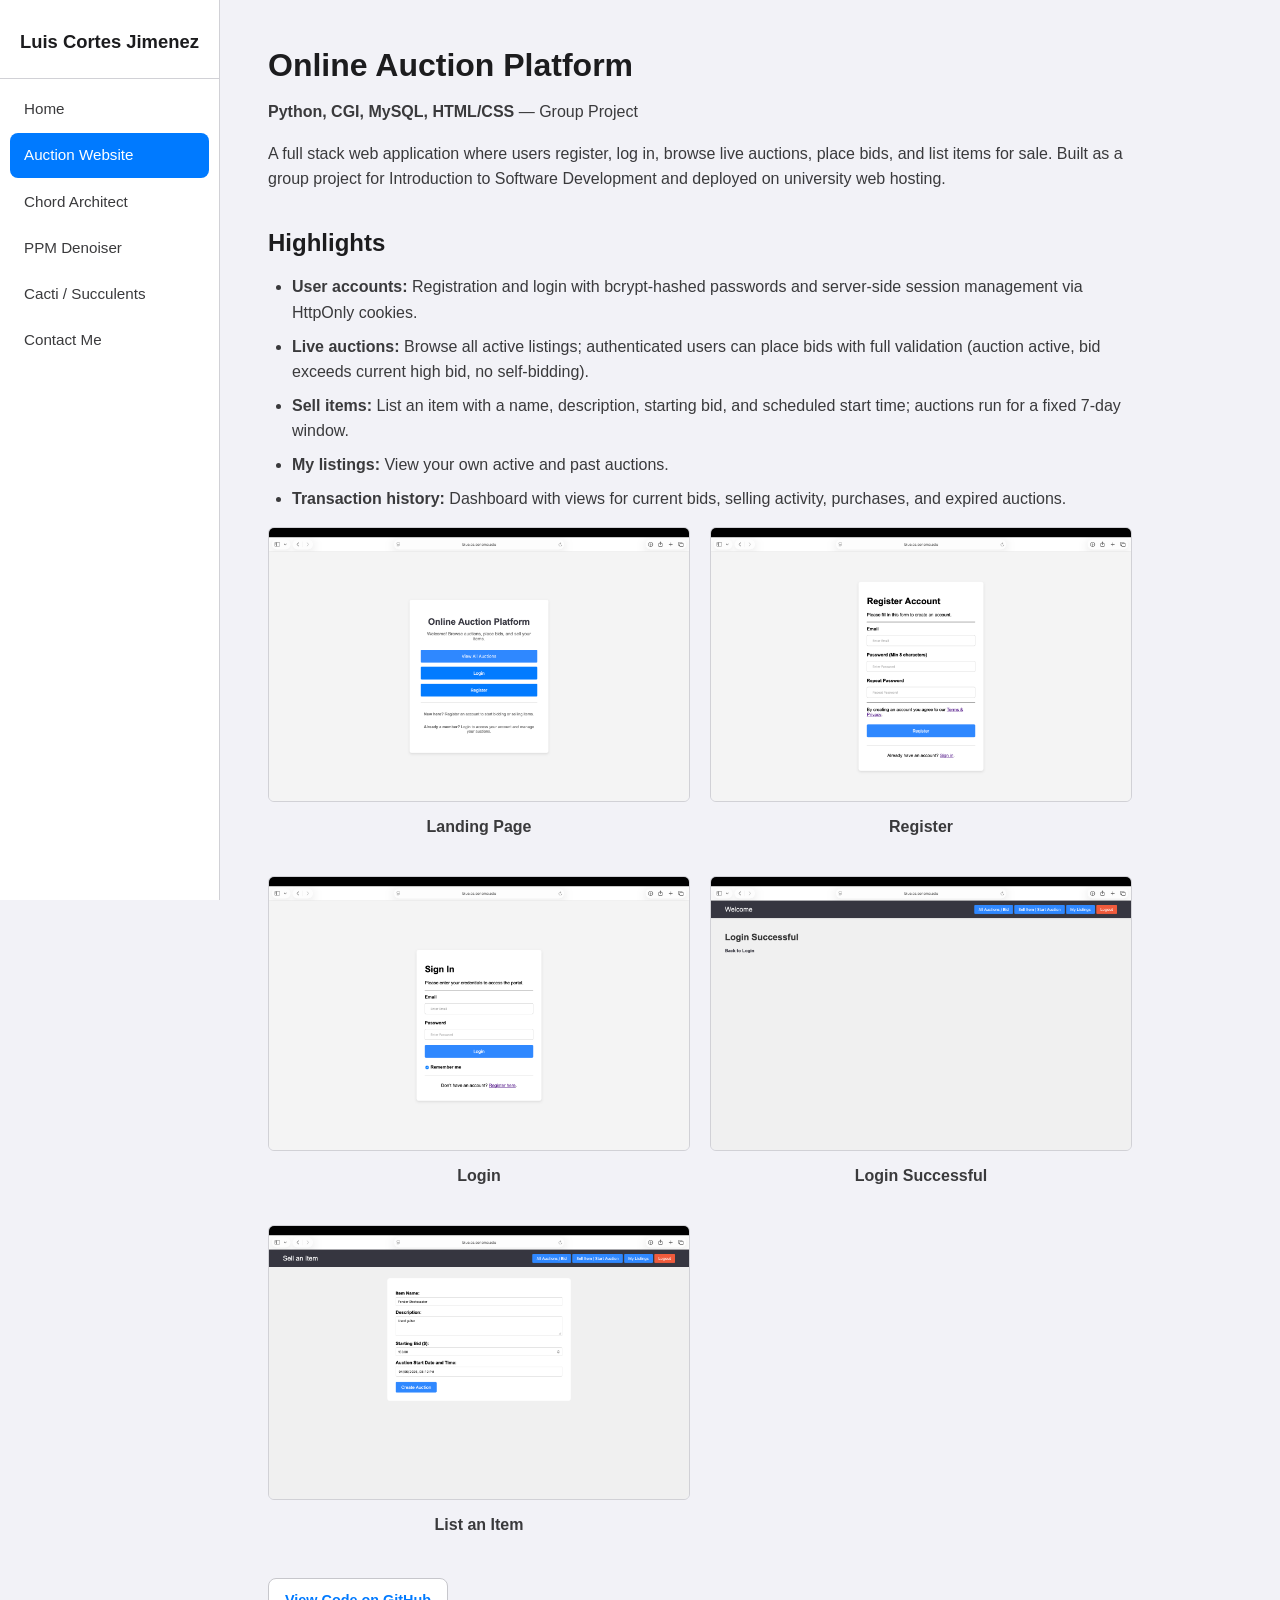
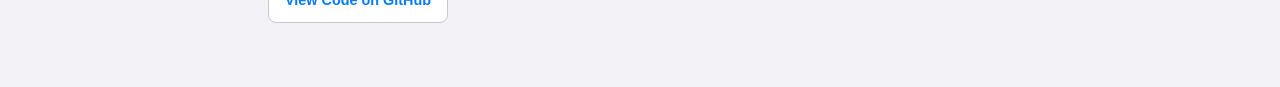
==== auction-website.html @ 50e12b7b "Add multi-page layout with sidebar nav, auction project, and theme" ====
<!DOCTYPE html>
<html lang="en">
  <head>
    <meta charset="UTF-8">
    <meta name="viewport" content="width=device-width, initial-scale=1.0">
    <title>Online Auction Platform — Luis Cortes Portfolio</title>
    <link rel="stylesheet" href="style.css">
  </head>
  <body>
    <aside class="sidebar">
      <div class="sidebar-header">Luis Cortes Jimenez</div>
      <nav>
        <a href="index.html">Home</a>
        <a href="auction-website.html" class="active">Auction Website</a>
        <a href="chordarchitect.html">Chord Architect</a>
        <a href="ppm-denoiser.html">PPM Denoiser</a>
        <a href="cacti.html">Cacti / Succulents</a>
        <a href="contact.html">Contact Me</a>
      </nav>
    </aside>

    <main class="main-content">
      <h1>Online Auction Platform</h1>
      <p><strong>Python, CGI, MySQL, HTML/CSS</strong> &mdash; Group Project</p>
      <p>A full stack web application where users register, log in, browse live auctions, place bids, and list items for sale. Built as a group project for Introduction to Software Development and deployed on university web hosting.</p>

      <h2>Highlights</h2>
      <ul>
        <li><strong>User accounts:</strong> Registration and login with bcrypt-hashed passwords and server-side session management via HttpOnly cookies.</li>
        <li><strong>Live auctions:</strong> Browse all active listings; authenticated users can place bids with full validation (auction active, bid exceeds current high bid, no self-bidding).</li>
        <li><strong>Sell items:</strong> List an item with a name, description, starting bid, and scheduled start time; auctions run for a fixed 7-day window.</li>
        <li><strong>My listings:</strong> View your own active and past auctions.</li>
        <li><strong>Transaction history:</strong> Dashboard with views for current bids, selling activity, purchases, and expired auctions.</li>
      </ul>

      <div class="project-screenshots">
        <div class="screenshot-grid">
          <div class="screenshot">
            <img src="assets/auction/landing.png" alt="Landing page">
            <p>Landing Page</p>
          </div>
          <div class="screenshot">
            <img src="assets/auction/register.png" alt="Registration form">
            <p>Register</p>
          </div>
          <div class="screenshot">
            <img src="assets/auction/login.png" alt="Login form">
            <p>Login</p>
          </div>
          <div class="screenshot">
            <img src="assets/auction/login_successful.png" alt="Successful login with auctions">
            <p>Login Successful</p>
          </div>
          <div class="screenshot">
            <img src="assets/auction/list_item.png" alt="List an item for auction">
            <p>List an Item</p>
          </div>
        </div>
      </div>

      <div class="btn-group">
        <a href="https://github.com/luiscortesjimenez/auction_website" class="btn">View Code on GitHub</a>
      </div>
    </main>
  </body>
</html>
---- style.css ----
* {
  margin: 0;
  padding: 0;
  box-sizing: border-box;
}

body {
  font-family: -apple-system, BlinkMacSystemFont, "Segoe UI", Helvetica, Arial, sans-serif;
  line-height: 1.6;
  color: #1c1c1e;
  background: #f2f2f7;
}

/* ── Sidebar ── */

.sidebar {
  position: fixed;
  top: 0;
  left: 0;
  width: 220px;
  height: 100vh;
  background: #ffffff;
  color: #1c1c1e;
  display: flex;
  flex-direction: column;
  padding: 30px 0;
  overflow-y: auto;
  border-right: 1px solid #d1d1d6;
}

.sidebar-header {
  padding: 0 20px 24px;
  font-size: 1.15rem;
  font-weight: 700;
  line-height: 1.3;
  border-bottom: 1px solid #d1d1d6;
  color: #1c1c1e;
}

.sidebar nav {
  display: flex;
  flex-direction: column;
  padding: 8px 10px 0;
}

.sidebar nav a {
  display: block;
  padding: 10px 14px;
  color: #3a3a3c;
  text-decoration: none;
  font-size: 0.95rem;
  border-radius: 8px;
  margin-bottom: 2px;
  transition: background 0.15s, color 0.15s;
}

.sidebar nav a:hover {
  background: #e5e5ea;
  color: #1c1c1e;
}

.sidebar nav a.active {
  background: #007aff;
  color: #fff;
}

/* ── Main content ── */

.main-content {
  margin-left: 220px;
  padding: 40px 48px;
  max-width: 960px;
}

.main-content h1 {
  margin-bottom: 8px;
  color: #1c1c1e;
}

.main-content h2 {
  margin-top: 32px;
  margin-bottom: 12px;
  color: #1c1c1e;
}

.main-content h3 {
  margin-top: 24px;
  margin-bottom: 8px;
}

.main-content p {
  margin-bottom: 16px;
  color: #3a3a3c;
}

.main-content ul {
  margin-left: 24px;
  margin-bottom: 16px;
}

.main-content li {
  margin-bottom: 8px;
  color: #3a3a3c;
}

.main-content a {
  color: #007aff;
}

/* ── Project screenshot layouts ── */

.project-demo {
  display: flex;
  flex-wrap: wrap;
  gap: 20px;
  align-items: center;
  margin-bottom: 20px;
}

.noisy-grid {
  display: grid;
  grid-template-columns: repeat(3, 1fr);
  gap: 5px;
  max-width: 300px;
}

.noisy-grid img {
  width: 100%;
  border: 1px solid #d1d1d6;
  border-radius: 6px;
}

.demo-arrow {
  font-size: 24px;
  font-weight: bold;
  color: #8e8e93;
}

.clean-image {
  max-width: 400px;
  text-align: center;
}

.clean-image img {
  width: 100%;
  border: 1px solid #d1d1d6;
  border-radius: 6px;
}

.clean-image p {
  margin-top: 5px;
  font-weight: 600;
  color: #3a3a3c;
}

.chord-screenshots {
  display: flex;
  flex-wrap: wrap;
  gap: 20px;
  align-items: flex-start;
  margin-bottom: 20px;
}

.chord-screenshots .screenshot {
  text-align: center;
}

.chord-screenshots img {
  max-width: 480px;
  width: 100%;
  border: 1px solid #d1d1d6;
  border-radius: 6px;
}

.chord-screenshots .screenshot p {
  margin-top: 5px;
  font-weight: 600;
  color: #3a3a3c;
}

/* ── Generic project screenshot row ── */

.project-screenshots {
  margin-bottom: 20px;
}

.screenshot-row {
  display: flex;
  flex-wrap: wrap;
  gap: 20px;
  align-items: flex-start;
}

.screenshot-row .screenshot {
  text-align: center;
}

.screenshot-row .screenshot img {
  max-width: 420px;
  width: 100%;
  border: 1px solid #d1d1d6;
  border-radius: 6px;
}

.screenshot-row .screenshot p {
  margin-top: 5px;
  font-weight: 600;
  color: #3a3a3c;
}

/* ── 2-column screenshot grid ── */

.screenshot-grid {
  display: grid;
  grid-template-columns: repeat(2, 1fr);
  gap: 20px;
  max-width: 1000px;
}

.screenshot-grid .screenshot {
  text-align: center;
}

.screenshot-grid .screenshot img {
  max-width: 480px;
  width: 100%;
  border: 1px solid #d1d1d6;
  border-radius: 6px;
}

.screenshot-grid .screenshot p {
  margin-top: 5px;
  font-weight: 600;
  color: #3a3a3c;
}

/* ── Buttons ── */

.btn {
  display: inline-block;
  padding: 10px 16px;
  color: #1c1c1e;
  text-decoration: none;
  border-radius: 8px;
  font-weight: 600;
  font-size: 0.9rem;
  background-color: #ffffff;
  border: 1.5px solid #c7c7cc;
  transition: background 0.15s, border-color 0.15s;
}

.btn + .btn {
  margin-left: 10px;
}

.btn:hover {
  background-color: #e5e5ea;
  border-color: #aeaeb2;
}

.btn-group {
  margin: 24px 0;
}

/* ── Cacti gallery placeholder ── */

.gallery-grid {
  display: grid;
  grid-template-columns: repeat(4, 1fr);
  gap: 16px;
  margin-top: 16px;
}

.gallery-item {
  display: flex;
  flex-direction: column;
  background: #fff;
  border: 1px solid #d1d1d6;
  border-radius: 10px;
  overflow: hidden;
}

.gallery-item img {
  width: 100%;
  display: block;
}

.gallery-item figcaption {
  padding: 8px 10px;
  font-size: 0.8rem;
  font-style: italic;
  color: #636366;
  border-top: 1px solid #e5e5ea;
  text-align: center;
}

/* ── Contact ── */

.contact-info p {
  margin-bottom: 10px;
}

/* ── Responsive: sidebar → top bar ── */

@media (max-width: 768px) {
  .sidebar {
    position: relative;
    width: 100%;
    height: auto;
    flex-direction: column;
    padding: 16px 0;
    border-right: none;
    border-bottom: 1px solid #d1d1d6;
  }

  .sidebar-header {
    padding: 0 16px 12px;
    border-bottom: 1px solid #d1d1d6;
  }

  .sidebar nav {
    flex-direction: row;
    flex-wrap: wrap;
    padding: 8px 8px 0;
  }

  .sidebar nav a {
    padding: 8px 14px;
    font-size: 0.9rem;
    margin-bottom: 4px;
  }

  .main-content {
    margin-left: 0;
    padding: 24px 20px;
  }
}
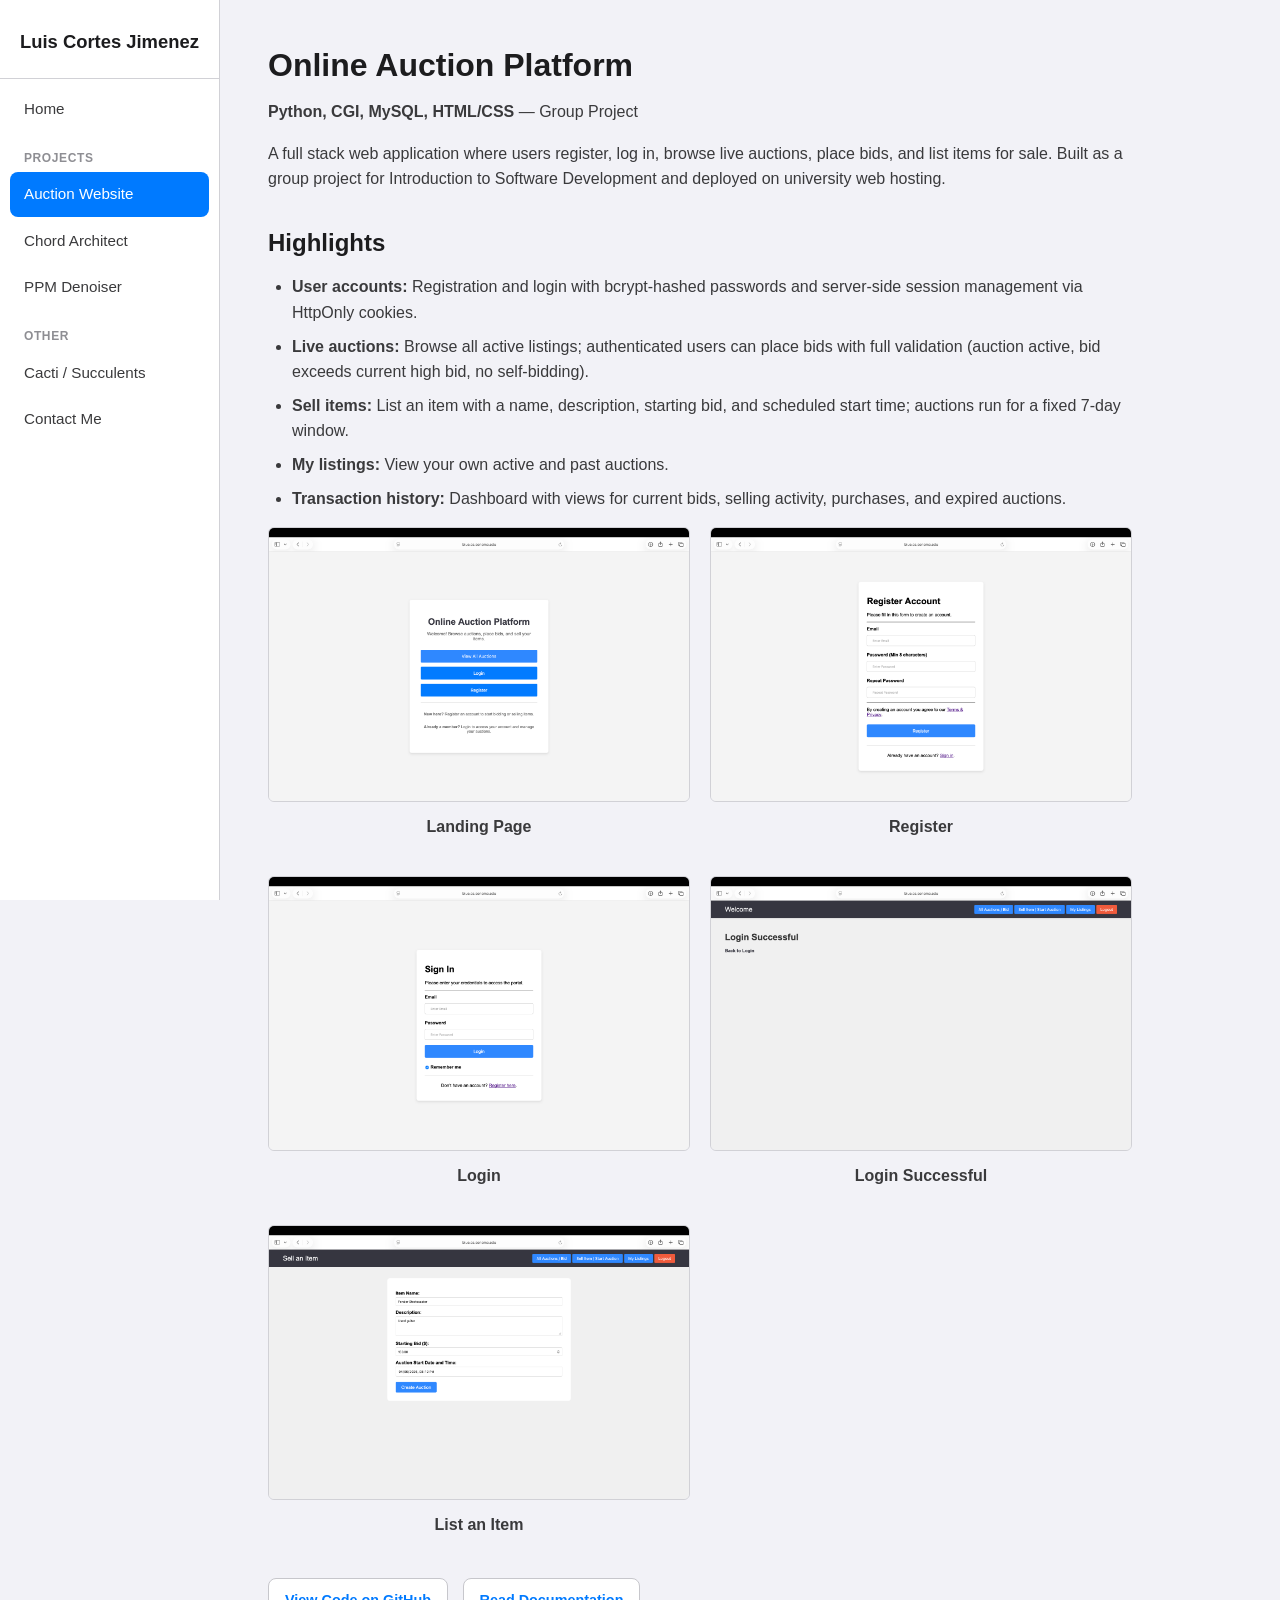
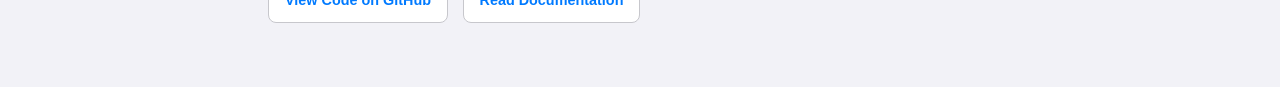
==== commit 97d77077: "Add read documentation button and update site pages" ====
--- a/auction-website.html
+++ b/auction-website.html
@@ -11,9 +11,11 @@
       <div class="sidebar-header">Luis Cortes Jimenez</div>
       <nav>
         <a href="index.html">Home</a>
+        <span class="nav-label">Projects</span>
         <a href="auction-website.html" class="active">Auction Website</a>
         <a href="chordarchitect.html">Chord Architect</a>
         <a href="ppm-denoiser.html">PPM Denoiser</a>
+        <span class="nav-label">Other</span>
         <a href="cacti.html">Cacti / Succulents</a>
         <a href="contact.html">Contact Me</a>
       </nav>
@@ -60,6 +62,7 @@
 
       <div class="btn-group">
         <a href="https://github.com/luiscortesjimenez/auction_website" class="btn">View Code on GitHub</a>
+        <a href="https://github.com/luiscortesjimenez/auction_website#readme" class="btn">Read Documentation</a>
       </div>
     </main>
   </body>
--- a/style.css
+++ b/style.css
@@ -62,6 +62,16 @@
 .sidebar nav a.active {
   background: #007aff;
   color: #fff;
+}
+
+.nav-label {
+  display: block;
+  padding: 16px 14px 4px;
+  font-size: 0.75rem;
+  font-weight: 600;
+  text-transform: uppercase;
+  letter-spacing: 0.05em;
+  color: #8e8e93;
 }
 
 /* ── Main content ── */
@@ -330,6 +340,10 @@
     margin-bottom: 4px;
   }
 
+  .nav-label {
+    padding: 8px 10px 2px;
+  }
+
   .main-content {
     margin-left: 0;
     padding: 24px 20px;
